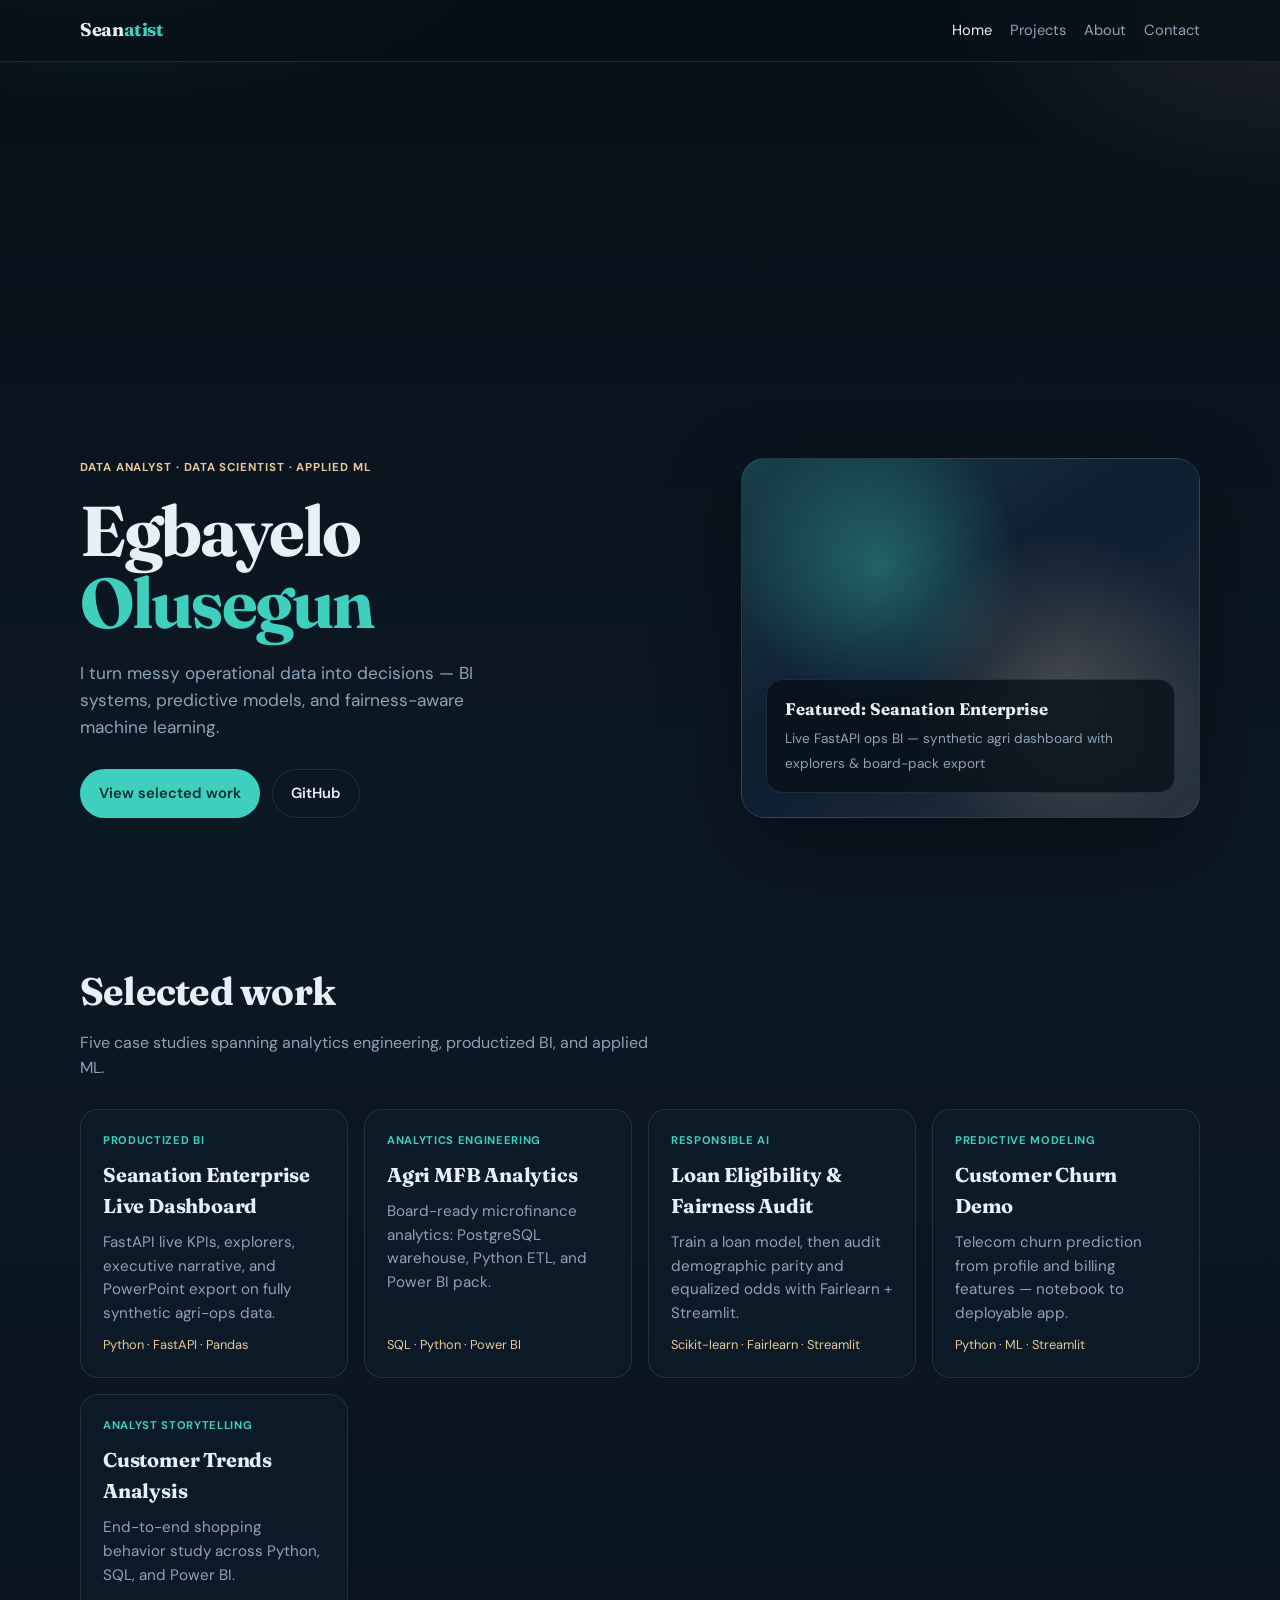
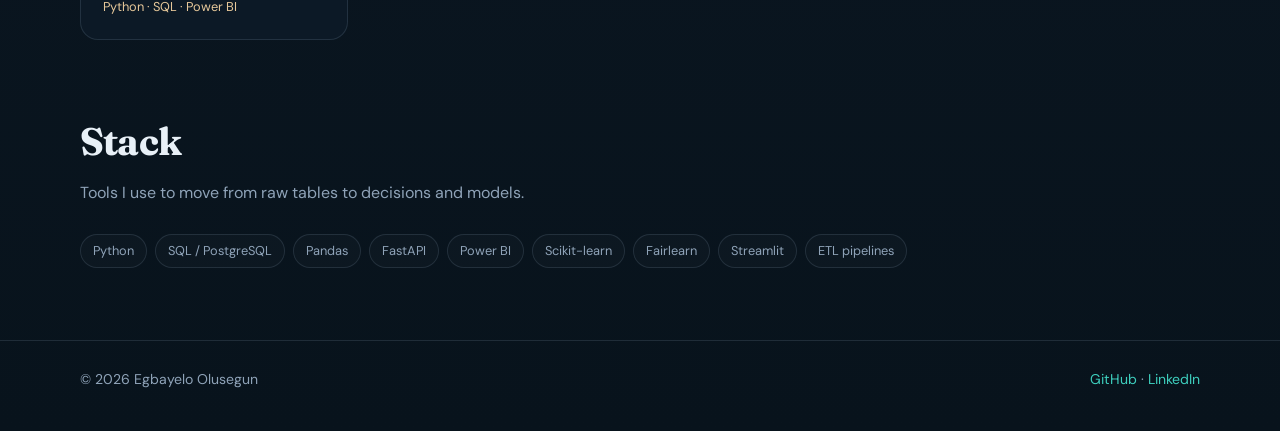
==== index.html @ 48181f3c "Initial static portfolio site with five case studies Showcases Seanation Enterprise, Agri MFB, loan " ====
<!DOCTYPE html>
<html lang="en">
<head>
  <meta charset="UTF-8" />
  <meta name="viewport" content="width=device-width, initial-scale=1" />
  <title>Egbayelo Olusegun — Data Scientist</title>
  <meta name="description" content="Portfolio of Egbayelo Olusegun (Seanatist) — data analyst, data scientist, and applied ML." />
  <link rel="preconnect" href="https://fonts.googleapis.com" />
  <link rel="preconnect" href="https://fonts.gstatic.com" crossorigin />
  <link href="https://fonts.googleapis.com/css2?family=DM+Sans:wght@400;500;600;700&family=Fraunces:opsz,wght@9..144,600;9..144,700&display=swap" rel="stylesheet" />
  <link rel="stylesheet" href="css/styles.css" />
</head>
<body>
  <header class="site-header">
    <div class="wrap nav">
      <a class="logo" href="index.html">Sean<span>atist</span></a>
      <nav class="nav-links">
        <a class="active" href="index.html">Home</a>
        <a href="projects/index.html">Projects</a>
        <a href="about.html">About</a>
        <a href="contact.html">Contact</a>
      </nav>
    </div>
  </header>

  <main>
    <section class="wrap hero">
      <div>
        <div class="eyebrow">Data Analyst · Data Scientist · Applied ML</div>
        <h1>Egbayelo<br /><span class="accent">Olusegun</span></h1>
        <p class="lede">
          I turn messy operational data into decisions — BI systems, predictive models,
          and fairness-aware machine learning.
        </p>
        <div class="cta-row">
          <a class="btn btn-primary" href="projects/index.html">View selected work</a>
          <a class="btn btn-ghost" href="https://github.com/Seanatist" target="_blank" rel="noopener">GitHub</a>
        </div>
      </div>
      <div class="hero-visual" aria-hidden="true">
        <div class="hero-card">
          <strong>Featured: Seanation Enterprise</strong>
          <span>Live FastAPI ops BI — synthetic agri dashboard with explorers &amp; board-pack export</span>
        </div>
      </div>
    </section>

    <section class="wrap section">
      <h2>Selected work</h2>
      <p class="intro">Five case studies spanning analytics engineering, productized BI, and applied ML.</p>
      <div class="project-grid">
        <a class="project-card" href="projects/seanation-enterprise.html" style="animation-delay:.05s">
          <span class="tag">Productized BI</span>
          <h3>Seanation Enterprise Live Dashboard</h3>
          <p>FastAPI live KPIs, explorers, executive narrative, and PowerPoint export on fully synthetic agri-ops data.</p>
          <span class="meta">Python · FastAPI · Pandas</span>
        </a>
        <a class="project-card" href="projects/agri-mfb.html" style="animation-delay:.1s">
          <span class="tag">Analytics engineering</span>
          <h3>Agri MFB Analytics</h3>
          <p>Board-ready microfinance analytics: PostgreSQL warehouse, Python ETL, and Power BI pack.</p>
          <span class="meta">SQL · Python · Power BI</span>
        </a>
        <a class="project-card" href="projects/loan-fairness.html" style="animation-delay:.15s">
          <span class="tag">Responsible AI</span>
          <h3>Loan Eligibility &amp; Fairness Audit</h3>
          <p>Train a loan model, then audit demographic parity and equalized odds with Fairlearn + Streamlit.</p>
          <span class="meta">Scikit-learn · Fairlearn · Streamlit</span>
        </a>
        <a class="project-card" href="projects/customer-churn.html" style="animation-delay:.2s">
          <span class="tag">Predictive modeling</span>
          <h3>Customer Churn Demo</h3>
          <p>Telecom churn prediction from profile and billing features — notebook to deployable app.</p>
          <span class="meta">Python · ML · Streamlit</span>
        </a>
        <a class="project-card" href="projects/customer-trends.html" style="animation-delay:.25s">
          <span class="tag">Analyst storytelling</span>
          <h3>Customer Trends Analysis</h3>
          <p>End-to-end shopping behavior study across Python, SQL, and Power BI.</p>
          <span class="meta">Python · SQL · Power BI</span>
        </a>
      </div>
    </section>

    <section class="wrap section" style="padding-top:0">
      <h2>Stack</h2>
      <p class="intro">Tools I use to move from raw tables to decisions and models.</p>
      <div class="stack">
        <span class="chip">Python</span>
        <span class="chip">SQL / PostgreSQL</span>
        <span class="chip">Pandas</span>
        <span class="chip">FastAPI</span>
        <span class="chip">Power BI</span>
        <span class="chip">Scikit-learn</span>
        <span class="chip">Fairlearn</span>
        <span class="chip">Streamlit</span>
        <span class="chip">ETL pipelines</span>
      </div>
    </section>
  </main>

  <footer class="site-footer">
    <div class="wrap">
      <span>© <span id="y"></span> Egbayelo Olusegun</span>
      <span>
        <a href="https://github.com/Seanatist" target="_blank" rel="noopener">GitHub</a>
        ·
        <a href="https://www.linkedin.com/in/olusegun-egbayelo-74386b2a6" target="_blank" rel="noopener">LinkedIn</a>
      </span>
    </div>
  </footer>
  <script>document.getElementById('y').textContent = new Date().getFullYear();</script>
</body>
</html>
---- css/styles.css ----
/* Seanatist portfolio — Egbayelo Olusegun */
:root {
  --bg: #071018;
  --bg-2: #0c1824;
  --panel: rgba(15, 28, 42, 0.72);
  --line: rgba(148, 176, 198, 0.16);
  --text: #e8f0f7;
  --muted: #8fa3b8;
  --teal: #3ecfbe;
  --teal-deep: #0f766e;
  --sand: #e7c89a;
  --font: "DM Sans", system-ui, sans-serif;
  --display: "Fraunces", Georgia, serif;
  --max: 1120px;
}

* { box-sizing: border-box; }
html { scroll-behavior: smooth; }
body {
  margin: 0;
  font-family: var(--font);
  color: var(--text);
  background:
    radial-gradient(900px 480px at 8% -8%, rgba(62, 207, 190, 0.18), transparent 55%),
    radial-gradient(700px 420px at 100% 0%, rgba(231, 200, 154, 0.1), transparent 48%),
    linear-gradient(180deg, var(--bg), var(--bg-2) 40%, #08131c);
  min-height: 100vh;
  line-height: 1.55;
  -webkit-font-smoothing: antialiased;
}

a { color: var(--teal); text-decoration: none; }
a:hover { text-decoration: underline; }

.wrap { width: min(var(--max), calc(100% - 40px)); margin: 0 auto; }

.site-header {
  position: sticky; top: 0; z-index: 30;
  backdrop-filter: blur(12px);
  background: rgba(7, 16, 24, 0.78);
  border-bottom: 1px solid var(--line);
}
.nav {
  display: flex; align-items: center; justify-content: space-between;
  gap: 16px; padding: 16px 0;
}
.logo {
  font-family: var(--display);
  font-weight: 700; font-size: 1.15rem;
  color: var(--text); letter-spacing: -0.02em;
  text-decoration: none;
}
.logo span { color: var(--teal); }
.nav-links { display: flex; gap: 18px; flex-wrap: wrap; }
.nav-links a { color: var(--muted); font-size: 0.92rem; text-decoration: none; }
.nav-links a:hover, .nav-links a.active { color: var(--text); }

.hero {
  padding: 88px 0 72px;
  display: grid;
  grid-template-columns: 1.15fr 0.85fr;
  gap: 40px;
  align-items: end;
  min-height: calc(100vh - 72px);
}
@media (max-width: 860px) {
  .hero { grid-template-columns: 1fr; min-height: auto; padding-top: 56px; }
}

.eyebrow {
  display: inline-block;
  font-size: 0.72rem; font-weight: 700; letter-spacing: 0.08em;
  text-transform: uppercase; color: var(--sand); margin-bottom: 18px;
}
.hero h1 {
  margin: 0;
  font-family: var(--display);
  font-size: clamp(2.6rem, 6vw, 4.4rem);
  line-height: 1.02;
  letter-spacing: -0.03em;
}
.hero h1 .accent { color: var(--teal); }
.lede {
  margin: 22px 0 0;
  max-width: 34ch;
  color: var(--muted);
  font-size: 1.08rem;
}
.cta-row { display: flex; gap: 12px; flex-wrap: wrap; margin-top: 28px; }
.btn {
  display: inline-flex; align-items: center; justify-content: center;
  padding: 12px 18px; border-radius: 999px; font-weight: 600; font-size: 0.92rem;
  text-decoration: none; border: 1px solid transparent;
  transition: transform .15s ease, background .15s ease;
}
.btn:hover { transform: translateY(-1px); text-decoration: none; }
.btn-primary { background: var(--teal); color: #042f2e; }
.btn-ghost { background: transparent; color: var(--text); border-color: var(--line); }

.hero-visual {
  position: relative;
  border-radius: 24px;
  overflow: hidden;
  min-height: 360px;
  border: 1px solid var(--line);
  background:
    linear-gradient(145deg, rgba(62,207,190,0.18), transparent 40%),
    linear-gradient(325deg, rgba(231,200,154,0.12), transparent 45%),
    #102033;
  box-shadow: 0 30px 80px rgba(0,0,0,0.35);
  animation: rise 0.9s ease both;
}
.hero-visual::after {
  content: "";
  position: absolute; inset: 0;
  background:
    radial-gradient(circle at 30% 30%, rgba(62,207,190,0.35), transparent 35%),
    radial-gradient(circle at 70% 65%, rgba(231,200,154,0.22), transparent 40%);
  animation: pulse 6s ease-in-out infinite;
}
.hero-card {
  position: absolute; left: 24px; right: 24px; bottom: 24px; z-index: 2;
  background: rgba(7, 16, 24, 0.78); border: 1px solid var(--line);
  border-radius: 16px; padding: 16px 18px; backdrop-filter: blur(8px);
}
.hero-card strong { display: block; font-family: var(--display); font-size: 1.05rem; margin-bottom: 4px; }
.hero-card span { color: var(--muted); font-size: 0.85rem; }

@keyframes rise {
  from { opacity: 0; transform: translateY(18px); }
  to { opacity: 1; transform: none; }
}
@keyframes pulse {
  0%, 100% { opacity: 0.85; }
  50% { opacity: 1; }
}

.section { padding: 72px 0; }
.section h2 {
  margin: 0 0 10px;
  font-family: var(--display);
  font-size: clamp(1.8rem, 3vw, 2.4rem);
  letter-spacing: -0.02em;
}
.section .intro { color: var(--muted); max-width: 54ch; margin: 0 0 28px; }

.project-grid {
  display: grid;
  grid-template-columns: repeat(auto-fit, minmax(260px, 1fr));
  gap: 16px;
}
.project-card {
  display: flex; flex-direction: column; gap: 10px;
  padding: 22px;
  border-radius: 18px;
  border: 1px solid var(--line);
  background: var(--panel);
  text-decoration: none; color: inherit;
  transition: border-color .15s ease, transform .15s ease;
  animation: rise 0.7s ease both;
}
.project-card:hover {
  border-color: rgba(62, 207, 190, 0.45);
  transform: translateY(-2px);
  text-decoration: none;
}
.project-card .tag {
  font-size: 0.7rem; font-weight: 700; letter-spacing: 0.06em;
  text-transform: uppercase; color: var(--teal);
}
.project-card h3 {
  margin: 0; font-family: var(--display); font-size: 1.25rem; letter-spacing: -0.01em;
}
.project-card p { margin: 0; color: var(--muted); font-size: 0.95rem; flex: 1; }
.project-card .meta { color: var(--sand); font-size: 0.8rem; }

.stack {
  display: flex; flex-wrap: wrap; gap: 8px;
}
.chip {
  border: 1px solid var(--line); border-radius: 999px;
  padding: 6px 12px; font-size: 0.8rem; color: var(--muted);
  background: rgba(255,255,255,0.02);
}

.site-footer {
  border-top: 1px solid var(--line);
  padding: 28px 0 40px;
  color: var(--muted); font-size: 0.88rem;
}
.site-footer .wrap { display: flex; justify-content: space-between; gap: 12px; flex-wrap: wrap; }

/* Case study */
.case-hero { padding: 56px 0 24px; }
.case-hero h1 {
  margin: 12px 0 0;
  font-family: var(--display);
  font-size: clamp(2rem, 4vw, 3rem);
  letter-spacing: -0.02em;
  max-width: 18ch;
}
.case-meta { color: var(--muted); margin-top: 14px; }
.prose { max-width: 68ch; }
.prose h2 {
  font-family: var(--display);
  margin: 36px 0 10px;
  font-size: 1.45rem;
}
.prose p, .prose li { color: var(--muted); }
.prose ul { padding-left: 1.15rem; }
.prose strong { color: var(--text); }
.links { display: flex; gap: 12px; flex-wrap: wrap; margin: 28px 0 48px; }

.about-grid {
  display: grid; grid-template-columns: 1.2fr 0.8fr; gap: 28px;
}
@media (max-width: 800px) { .about-grid { grid-template-columns: 1fr; } }
.panel {
  border: 1px solid var(--line); border-radius: 18px;
  background: var(--panel); padding: 22px;
}
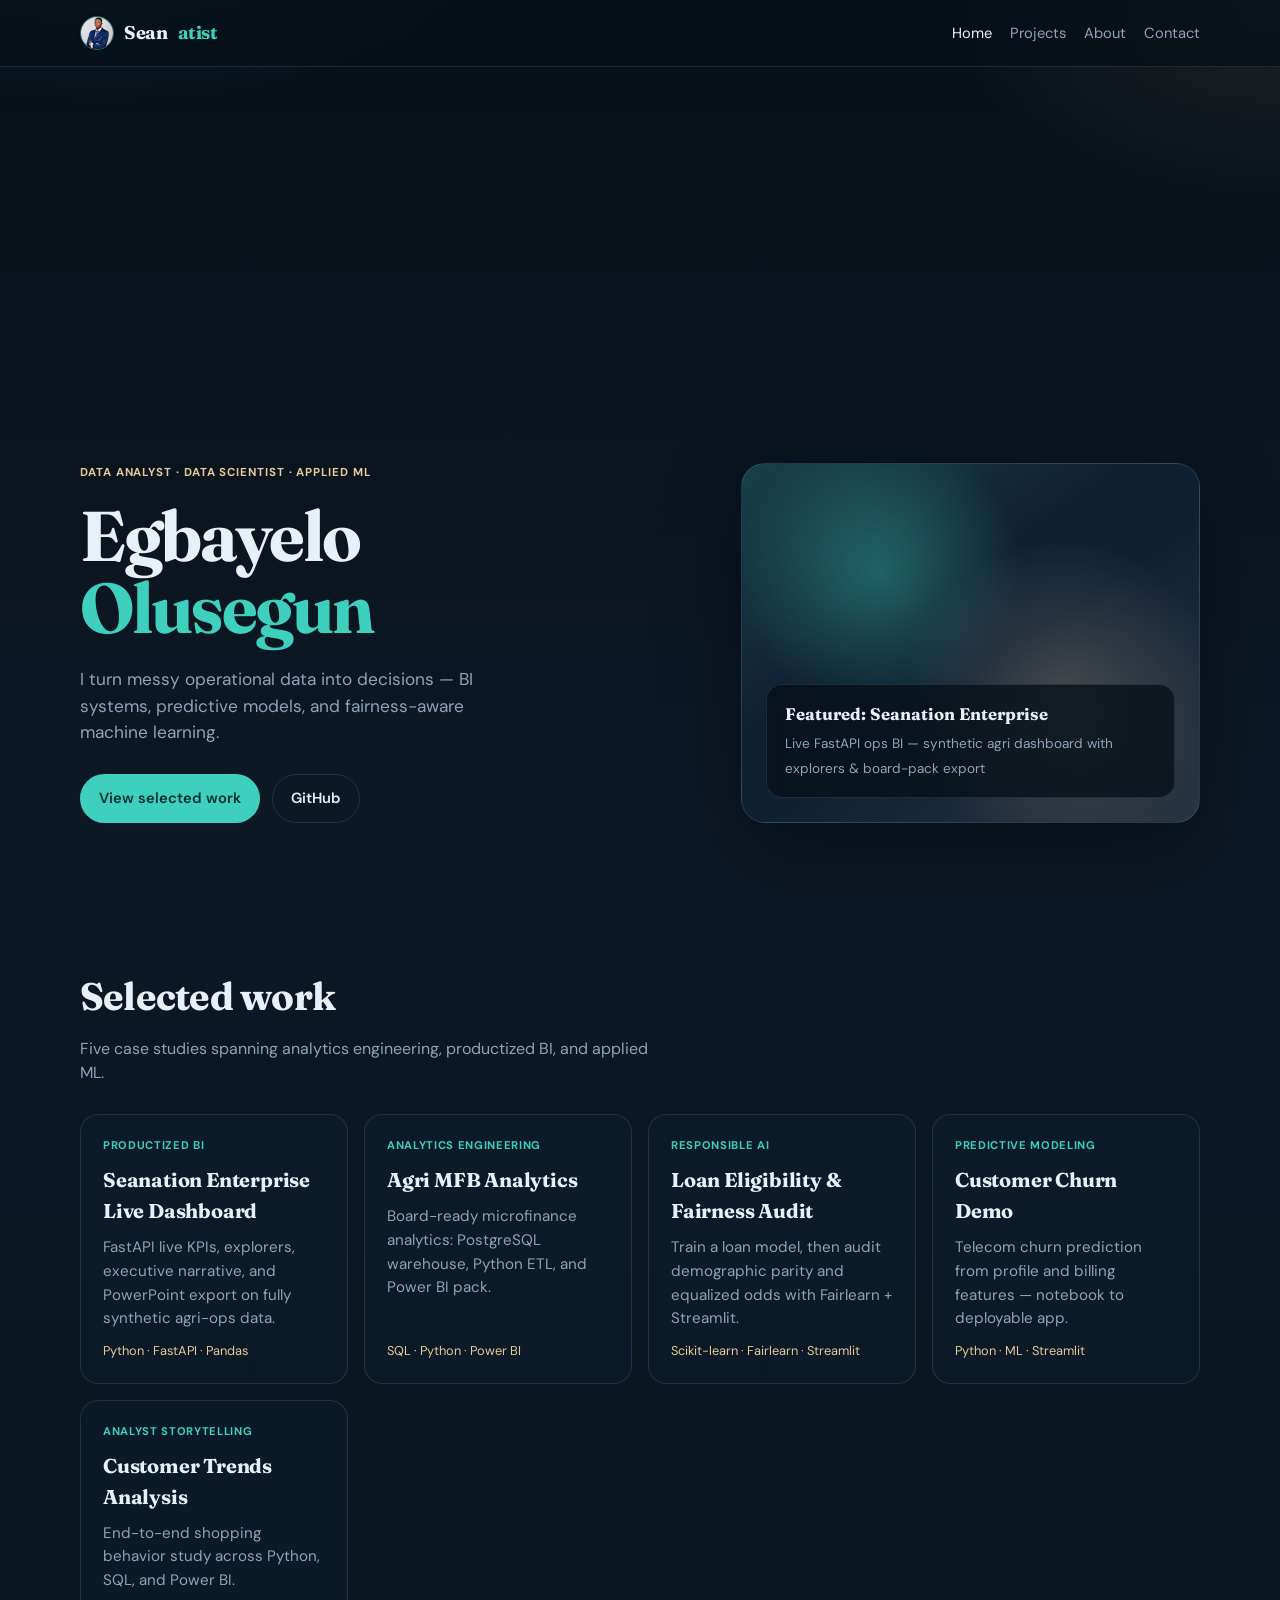
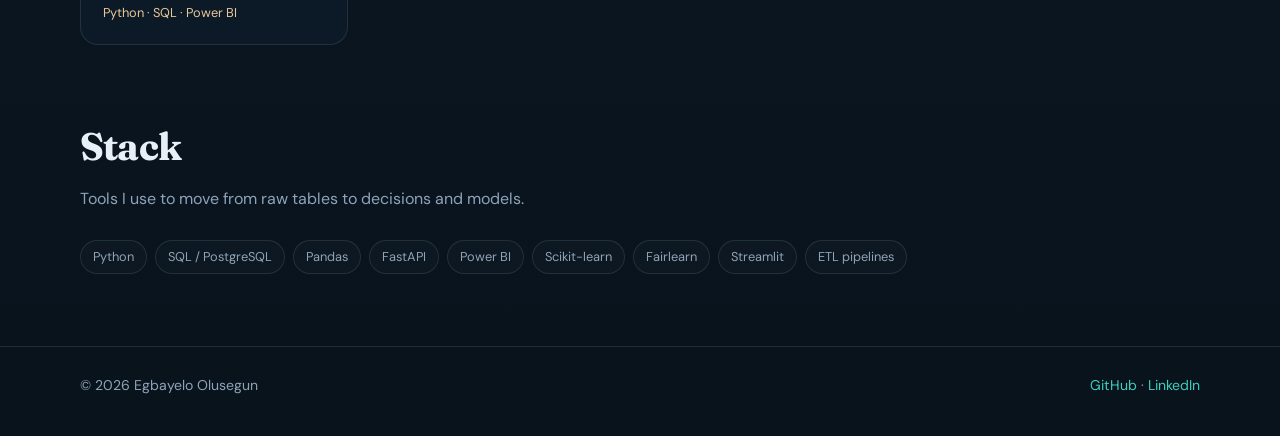
==== commit aeb0c66f: "Add professional headshot to About and site header" ====
--- a/index.html
+++ b/index.html
@@ -13,7 +13,10 @@
 <body>
   <header class="site-header">
     <div class="wrap nav">
-      <a class="logo" href="index.html">Sean<span>atist</span></a>
+      <a class="logo" href="index.html">
+        <img class="nav-avatar" src="images/headshot.png" alt="Egbayelo Olusegun" width="34" height="34" />
+        Sean<span>atist</span>
+      </a>
       <nav class="nav-links">
         <a class="active" href="index.html">Home</a>
         <a href="projects/index.html">Projects</a>
--- a/css/styles.css
+++ b/css/styles.css
@@ -45,15 +45,31 @@
   gap: 16px; padding: 16px 0;
 }
 .logo {
+  display: inline-flex; align-items: center; gap: 10px;
   font-family: var(--display);
   font-weight: 700; font-size: 1.15rem;
   color: var(--text); letter-spacing: -0.02em;
   text-decoration: none;
 }
 .logo span { color: var(--teal); }
+.nav-avatar {
+  width: 34px; height: 34px; border-radius: 50%;
+  object-fit: cover; object-position: center top;
+  border: 1px solid rgba(62, 207, 190, 0.45);
+  box-shadow: 0 0 0 2px rgba(7, 16, 24, 0.8);
+}
 .nav-links { display: flex; gap: 18px; flex-wrap: wrap; }
 .nav-links a { color: var(--muted); font-size: 0.92rem; text-decoration: none; }
 .nav-links a:hover, .nav-links a.active { color: var(--text); }
+
+.portrait {
+  width: 100%; max-width: 280px; aspect-ratio: 1;
+  border-radius: 22px; object-fit: cover; object-position: center top;
+  border: 1px solid var(--line);
+  box-shadow: 0 24px 60px rgba(0, 0, 0, 0.35);
+  display: block;
+}
+.portrait-wrap { margin-bottom: 18px; }
 
 .hero {
   padding: 88px 0 72px;
